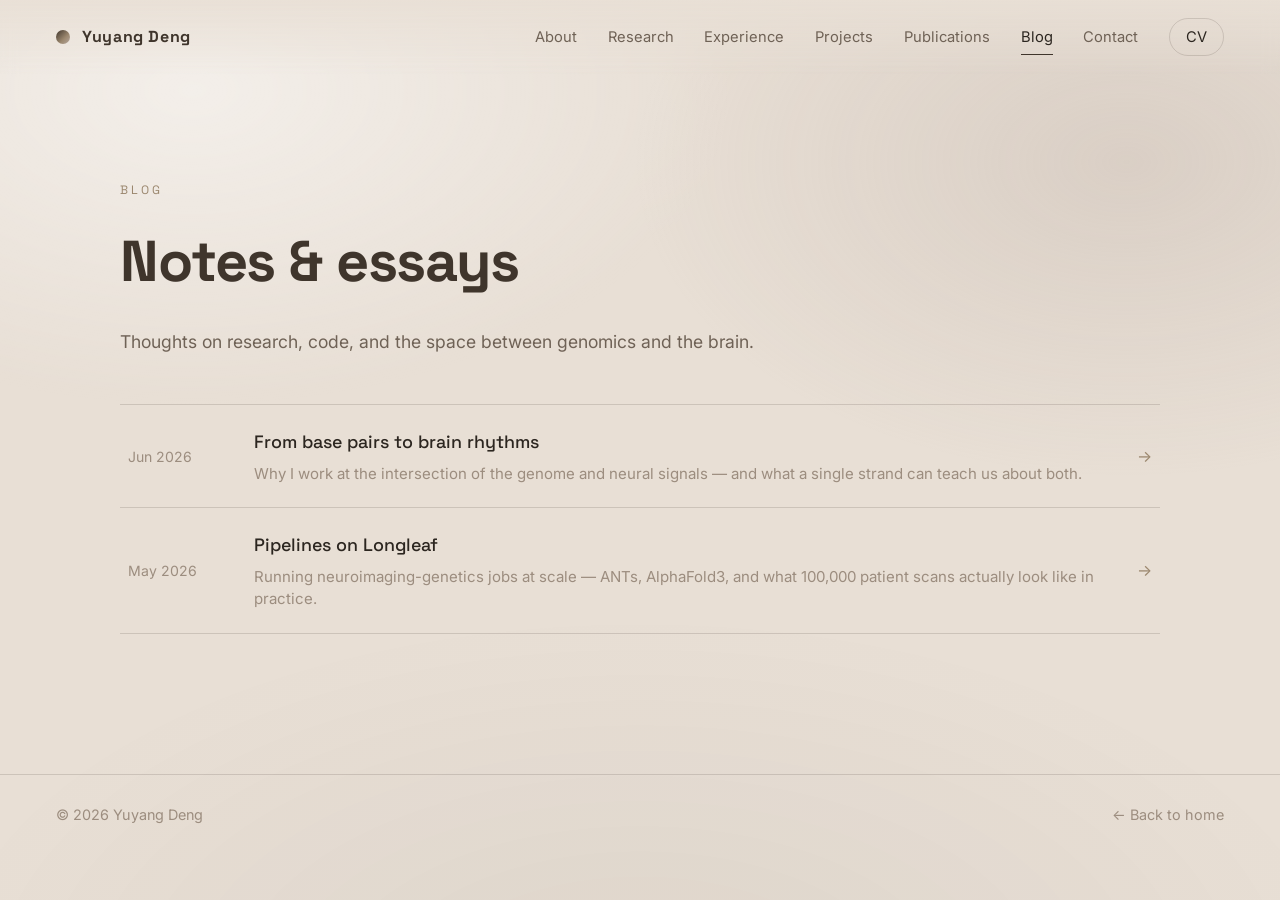
==== blog.html @ 82ea2a40 "Change- reorder" ====
<!DOCTYPE html>
<html lang="en">
  <head>
    <meta charset="UTF-8" />
    <meta name="viewport" content="width=device-width, initial-scale=1.0" />
    <title>Blog · Yuyang Deng</title>
    <meta
      name="description"
      content="Notes and essays by Yuyang Deng on genomics, neuroscience, and research."
    />
    <link rel="preconnect" href="https://fonts.googleapis.com" />
    <link rel="preconnect" href="https://fonts.gstatic.com" crossorigin />
    <link
      href="https://fonts.googleapis.com/css2?family=Space+Grotesk:wght@400;500;600;700&family=Inter:wght@400;500;600&display=swap"
      rel="stylesheet"
    />
    <link rel="stylesheet" href="styles.css" />
  </head>
  <body>
    <header class="nav">
      <a class="nav__brand" href="index.html" aria-label="Home">
        <span class="nav__mark" aria-hidden="true"></span>
        <span class="nav__initials">Yuyang Deng</span>
      </a>
      <nav class="nav__links" aria-label="Primary">
        <a href="index.html#about">About</a>
        <a href="index.html#research">Research</a>
        <a href="index.html#experience">Experience</a>
        <a href="index.html#projects">Projects</a>
        <a href="publications.html">Publications</a>
        <a href="blog.html" aria-current="page">Blog</a>
        <a href="index.html#contact">Contact</a>
        <a class="nav__cv" href="cv.pdf" target="_blank" rel="noopener">CV</a>
      </nav>
    </header>

    <main>
      <section class="page-header">
        <p class="section__kicker">Blog</p>
        <h1 class="page-header__title">Notes &amp; essays</h1>
        <p class="page-header__lede">
          Thoughts on research, code, and the space between genomics and the brain.
        </p>
      </section>

      <section class="section blog-page">
        <div class="writing__list">
          <a class="post" href="#">
            <span class="post__date">Jun 2026</span>
            <div class="post__content">
              <span class="post__title">From base pairs to brain rhythms</span>
              <span class="post__excerpt">
                Why I work at the intersection of the genome and neural signals —
                and what a single strand can teach us about both.
              </span>
            </div>
            <span class="post__arrow" aria-hidden="true">→</span>
          </a>
          <a class="post" href="#">
            <span class="post__date">May 2026</span>
            <div class="post__content">
              <span class="post__title">Pipelines on Longleaf</span>
              <span class="post__excerpt">
                Running neuroimaging-genetics jobs at scale — ANTs, AlphaFold3,
                and what 100,000 patient scans actually look like in practice.
              </span>
            </div>
            <span class="post__arrow" aria-hidden="true">→</span>
          </a>
        </div>
      </section>
    </main>

    <footer class="footer">
      <span>© <span id="year"></span> Yuyang Deng</span>
      <a class="footer__back" href="index.html">← Back to home</a>
    </footer>

    <script src="main.js"></script>
  </body>
</html>
---- styles.css ----
:root {
  /* Warm, editorial neutrals — ink on paper */
  --paper: #e8dfd5; /* page background */
  --paper-soft: #f1ebe3; /* lighter band */
  --card: #fbf8f4; /* card surface */
  --ink: #2c2620; /* primary text (near-espresso) */
  --espresso: #3f352c; /* deep brown */
  --ink-dim: #6f6256; /* secondary text */
  --ink-faint: #9c8d7f; /* tertiary / meta */
  --taupe: #b6a79e;
  --khaki: #b0a18c;

  /* The two worlds, in serious tones */
  --dna: #3f352c; /* espresso : DNA */
  --dna-2: #6b5a45; /* lighter brown */
  --wave: #9b876e; /* warm taupe : brain-wave */
  --wave-2: #b6a79e;

  --line: rgba(63, 53, 44, 0.16);
  --line-soft: rgba(63, 53, 44, 0.08);
  --radius: 16px;
  --maxw: 1120px;

  --font-display: "Space Grotesk", system-ui, sans-serif;
  --font-body: "Inter", system-ui, sans-serif;
}

* {
  box-sizing: border-box;
  margin: 0;
  padding: 0;
}

html {
  scroll-behavior: smooth;
}

body {
  background: var(--paper);
  color: var(--ink);
  font-family: var(--font-body);
  line-height: 1.65;
  -webkit-font-smoothing: antialiased;
  overflow-x: hidden;
}

/* Soft warm backdrop */
body::before {
  content: "";
  position: fixed;
  inset: 0;
  z-index: -1;
  background:
    radial-gradient(60% 50% at 15% 10%, rgba(255, 255, 255, 0.5), transparent 70%),
    radial-gradient(55% 50% at 88% 18%, rgba(182, 167, 158, 0.28), transparent 70%),
    radial-gradient(80% 60% at 50% 110%, rgba(63, 53, 44, 0.06), transparent 70%);
}

a {
  color: inherit;
  text-decoration: none;
}

/* ---------- Navigation ---------- */
.nav {
  position: fixed;
  top: 0;
  left: 0;
  right: 0;
  z-index: 50;
  display: flex;
  align-items: center;
  justify-content: space-between;
  padding: 18px clamp(20px, 5vw, 56px);
  backdrop-filter: blur(8px);
  background: linear-gradient(to bottom, rgba(232, 223, 213, 0.92), rgba(232, 223, 213, 0));
}

.nav__brand {
  display: flex;
  align-items: center;
  gap: 12px;
  font-family: var(--font-display);
  font-weight: 700;
  letter-spacing: 0.04em;
  white-space: nowrap;
  color: var(--espresso);
}

.nav__mark {
  width: 14px;
  height: 14px;
  border-radius: 50%;
  background: linear-gradient(135deg, var(--espresso), var(--wave) 60%, var(--taupe));
}

.nav__links {
  display: flex;
  align-items: center;
  gap: clamp(16px, 2.4vw, 34px);
  font-size: 0.92rem;
  color: var(--ink-dim);
}

.nav__links a {
  position: relative;
  padding: 4px 0;
  transition: color 0.25s ease;
}

.nav__links a::after {
  content: "";
  position: absolute;
  left: 0;
  bottom: -2px;
  width: 0;
  height: 1.5px;
  background: var(--espresso);
  transition: width 0.3s ease;
}

.nav__links a:hover {
  color: var(--ink);
}

.nav__links a:hover::after {
  width: 100%;
}

.nav__cv {
  padding: 6px 16px !important;
  border: 1px solid var(--line);
  border-radius: 999px;
  color: var(--ink) !important;
  transition: border-color 0.25s ease, background 0.25s ease;
}

.nav__cv::after {
  display: none;
}

.nav__cv:hover {
  border-color: var(--espresso);
  background: rgba(63, 53, 44, 0.04);
}

/* ---------- Hero ---------- */
.hero {
  position: relative;
  min-height: 100vh;
  display: flex;
  align-items: center;
  padding: 0 clamp(20px, 6vw, 80px);
  overflow: hidden;
}

.hero__canvas {
  position: absolute;
  inset: 0;
  width: 100%;
  height: 100%;
  display: block;
}

.hero__inner {
  position: relative;
  z-index: 2;
  max-width: 680px;
  padding-top: 80px;
}

.hero__eyebrow {
  font-family: var(--font-display);
  text-transform: uppercase;
  letter-spacing: 0.26em;
  font-size: 0.78rem;
  color: var(--ink-dim);
  margin-bottom: 22px;
}

.hero__title {
  font-family: var(--font-display);
  font-weight: 700;
  font-size: clamp(2.8rem, 8vw, 5.4rem);
  line-height: 1.03;
  letter-spacing: -0.02em;
  color: var(--espresso);
}

.hero__accent {
  font-style: italic;
  color: var(--ink-dim);
}

.hero__lede {
  margin-top: 26px;
  font-size: clamp(1.05rem, 2.2vw, 1.28rem);
  color: var(--ink-dim);
  max-width: 540px;
}

.hero__lede strong {
  color: var(--ink);
  font-weight: 600;
}

.hero__cta {
  margin-top: 38px;
  display: flex;
  gap: 16px;
  flex-wrap: wrap;
}

/* ---------- Buttons ---------- */
.btn {
  display: inline-flex;
  align-items: center;
  justify-content: center;
  padding: 13px 26px;
  border-radius: 999px;
  font-weight: 600;
  font-size: 0.95rem;
  transition: transform 0.2s ease, box-shadow 0.25s ease, background 0.25s ease,
    border-color 0.25s ease;
}

.btn--primary {
  color: var(--paper-soft);
  background: var(--espresso);
  box-shadow: 0 6px 20px rgba(63, 53, 44, 0.2);
}

.btn--primary:hover {
  transform: translateY(-2px);
  box-shadow: 0 12px 30px rgba(63, 53, 44, 0.28);
}

.btn--ghost {
  color: var(--ink);
  border: 1px solid var(--line);
  background: rgba(255, 255, 255, 0.35);
}

.btn--ghost:hover {
  transform: translateY(-2px);
  border-color: var(--espresso);
  background: rgba(255, 255, 255, 0.6);
}

/* ---------- Hero quote ---------- */
.hero__quote {
  position: absolute;
  left: 50%;
  bottom: 36px;
  transform: translateX(-50%);
  z-index: 2;
  font-family: var(--font-display);
  font-size: 0.92rem;
  font-style: italic;
  letter-spacing: 0.06em;
  color: var(--ink-faint);
  white-space: nowrap;
}

/* ---------- Sections ---------- */
.section {
  max-width: var(--maxw);
  margin: 0 auto;
  padding: clamp(72px, 11vw, 140px) clamp(20px, 6vw, 40px);
}

.section__kicker {
  font-family: var(--font-display);
  text-transform: uppercase;
  letter-spacing: 0.26em;
  font-size: 0.76rem;
  color: var(--wave);
  margin-bottom: 14px;
}

.section__title {
  font-family: var(--font-display);
  font-weight: 600;
  font-size: clamp(1.9rem, 4.5vw, 2.9rem);
  letter-spacing: -0.02em;
  margin-bottom: 40px;
  color: var(--espresso);
}

/* About */
.about__grid {
  display: grid;
  grid-template-columns: 1fr 1fr;
  gap: clamp(24px, 5vw, 60px);
}

.about__lead {
  font-size: clamp(1.15rem, 2.4vw, 1.45rem);
  color: var(--ink);
  font-weight: 500;
}

.about__body {
  color: var(--ink-dim);
  font-size: 1.05rem;
}

/* Research cards */
.research__grid {
  display: grid;
  grid-template-columns: 1fr 1fr;
  gap: 26px;
}

.card {
  position: relative;
  border-radius: var(--radius);
  overflow: hidden;
  background: var(--card);
  border: 1px solid var(--line);
  min-height: 360px;
  display: flex;
  flex-direction: column;
  justify-content: flex-end;
  transition: transform 0.3s ease, border-color 0.3s ease, box-shadow 0.3s ease;
}

.card:hover {
  transform: translateY(-6px);
  box-shadow: 0 22px 50px rgba(63, 53, 44, 0.16);
}

.card--dna:hover { border-color: var(--espresso); }
.card--wave:hover { border-color: var(--wave); }

.card__canvas {
  position: absolute;
  inset: 0;
  width: 100%;
  height: 100%;
}

.card__body {
  position: relative;
  z-index: 2;
  padding: 28px;
  background: linear-gradient(to top, var(--card) 32%, rgba(251, 248, 244, 0.85) 60%, transparent);
}

.card__tag {
  font-family: var(--font-display);
  font-size: 0.72rem;
  text-transform: uppercase;
  letter-spacing: 0.2em;
  color: var(--ink-faint);
}

.card--dna .card__tag { color: var(--espresso); }
.card--wave .card__tag { color: var(--wave); }

.card__title {
  font-family: var(--font-display);
  font-weight: 600;
  font-size: 1.5rem;
  margin: 8px 0 10px;
  color: var(--espresso);
}

.card__text {
  color: var(--ink-dim);
  font-size: 1rem;
  max-width: 44ch;
}

/* Experience / list */
.pub__list {
  list-style: none;
  border-top: 1px solid var(--line);
}

.pub {
  display: grid;
  grid-template-columns: 88px 1fr;
  gap: 20px;
  padding: 26px 0;
  border-bottom: 1px solid var(--line);
}

.pub__year {
  font-family: var(--font-display);
  font-size: 1.1rem;
  color: var(--wave);
}

.pub__title {
  display: block;
  font-family: var(--font-display);
  font-weight: 600;
  font-size: 1.18rem;
  color: var(--espresso);
  transition: color 0.2s ease;
}

a.pub__title:hover {
  color: var(--dna-2);
}

.pub__authors {
  color: var(--ink-dim);
  margin-top: 6px;
  font-size: 0.96rem;
}

.pub__authors strong {
  color: var(--ink);
}

.pub__venue {
  color: var(--ink-faint);
  font-size: 0.92rem;
  margin-top: 4px;
}

.pub__links {
  margin-top: 10px;
  font-size: 0.88rem;
}

.pub__links a {
  color: var(--wave);
  transition: color 0.2s ease;
}

.pub__links a:hover {
  color: var(--espresso);
}

.pub__links span {
  margin: 0 6px;
  color: var(--ink-faint);
}

/* Standalone page header */
.page-header {
  max-width: var(--maxw);
  margin: 0 auto;
  padding: clamp(120px, 16vw, 180px) clamp(20px, 6vw, 40px) 0;
}

.page-header__title {
  font-family: var(--font-display);
  font-weight: 700;
  font-size: clamp(2.4rem, 6vw, 3.6rem);
  letter-spacing: -0.02em;
  color: var(--espresso);
  margin-bottom: 18px;
}

.page-header__lede {
  color: var(--ink-dim);
  font-size: 1.1rem;
  max-width: 58ch;
  line-height: 1.65;
}

.publications-page,
.blog-page {
  padding-top: 48px;
}

.section__more {
  display: inline-block;
  margin-top: 28px;
  font-family: var(--font-display);
  font-weight: 500;
  font-size: 1rem;
  color: var(--wave);
  transition: color 0.2s ease, transform 0.2s ease;
}

.section__more:hover {
  color: var(--espresso);
  transform: translateX(4px);
}

.footer__back {
  color: var(--ink-faint);
  transition: color 0.2s ease;
}

.footer__back:hover {
  color: var(--espresso);
}

.nav__links a[aria-current="page"] {
  color: var(--ink);
}

.nav__links a[aria-current="page"]::after {
  width: 100%;
}

/* Projects */
.projects__grid {
  display: grid;
  grid-template-columns: repeat(3, 1fr);
  gap: 20px;
}

.project {
  display: flex;
  flex-direction: column;
  padding: 26px;
  border-radius: var(--radius);
  background: var(--card);
  border: 1px solid var(--line);
  transition: transform 0.25s ease, border-color 0.25s ease, box-shadow 0.25s ease;
}

.project:hover {
  transform: translateY(-5px);
  border-color: var(--espresso);
  box-shadow: 0 16px 38px rgba(63, 53, 44, 0.14);
}

.project__dot {
  width: 11px;
  height: 11px;
  border-radius: 50%;
  margin-bottom: 18px;
}

.project__dot[data-world="dna"] { background: var(--espresso); }
.project__dot[data-world="wave"] { background: var(--wave); }
.project__dot[data-world="both"] {
  background: linear-gradient(90deg, var(--espresso), var(--wave));
}

.project__title {
  font-family: var(--font-display);
  font-weight: 600;
  font-size: 1.22rem;
  margin-bottom: 8px;
  color: var(--espresso);
}

.project__text {
  color: var(--ink-dim);
  font-size: 0.98rem;
  flex: 1;
}

.project__meta {
  margin-top: 18px;
  font-size: 0.8rem;
  color: var(--ink-faint);
  letter-spacing: 0.04em;
}

/* Blog */
.blog__intro {
  color: var(--ink-dim);
  font-size: 1.08rem;
  max-width: 52ch;
  margin: -20px 0 36px;
}

.post__content {
  display: flex;
  flex-direction: column;
  gap: 6px;
}

.post__excerpt {
  color: var(--ink-faint);
  font-size: 0.94rem;
  line-height: 1.5;
}

/* Awards / static rows */
.writing__list {
  display: flex;
  flex-direction: column;
  border-top: 1px solid var(--line);
}

.post {
  display: grid;
  grid-template-columns: 110px 1fr 30px;
  align-items: center;
  gap: 16px;
  padding: 22px 8px;
  border-bottom: 1px solid var(--line);
  transition: padding 0.25s ease, background 0.25s ease;
}

.post:hover {
  padding-left: 18px;
  background: rgba(255, 255, 255, 0.4);
}

.post__date {
  color: var(--ink-faint);
  font-size: 0.88rem;
}

.post__title {
  font-family: var(--font-display);
  font-weight: 500;
  font-size: 1.12rem;
  color: var(--ink);
}

.post__arrow {
  color: var(--wave);
  text-align: right;
  transition: transform 0.25s ease;
}

.post:hover .post__arrow {
  transform: translateX(6px);
}

.post--static {
  grid-template-columns: 130px 1fr;
  cursor: default;
}

.post--static:hover {
  padding-left: 8px;
  background: transparent;
}

/* Contact */
.contact {
  text-align: center;
}

.contact__text {
  color: var(--ink-dim);
  font-size: 1.15rem;
  max-width: 560px;
  margin: 0 auto 34px;
}

.contact__links {
  display: flex;
  gap: 16px;
  justify-content: center;
  flex-wrap: wrap;
}

/* Footer */
.footer {
  border-top: 1px solid var(--line);
  padding: 28px clamp(20px, 6vw, 56px);
  display: flex;
  justify-content: space-between;
  align-items: center;
  flex-wrap: wrap;
  gap: 10px;
  color: var(--ink-faint);
  font-size: 0.9rem;
}

/* ---------- Responsive ---------- */
@media (max-width: 760px) {
  .nav {
    flex-wrap: wrap;
    gap: 10px 0;
    padding-top: 14px;
    padding-bottom: 14px;
  }
  .nav__links {
    width: 100%;
    flex-wrap: wrap;
    gap: 14px 16px;
    font-size: 0.85rem;
  }
  .about__grid,
  .research__grid,
  .projects__grid {
    grid-template-columns: 1fr;
  }
  .pub {
    grid-template-columns: 1fr;
    gap: 6px;
  }
  .post {
    grid-template-columns: 80px 1fr 20px;
    gap: 10px;
    align-items: start;
  }
  .post__excerpt {
    font-size: 0.88rem;
  }
  .hero__inner { padding-top: 150px; }
}

@media (prefers-reduced-motion: reduce) {
  html { scroll-behavior: auto; }
}
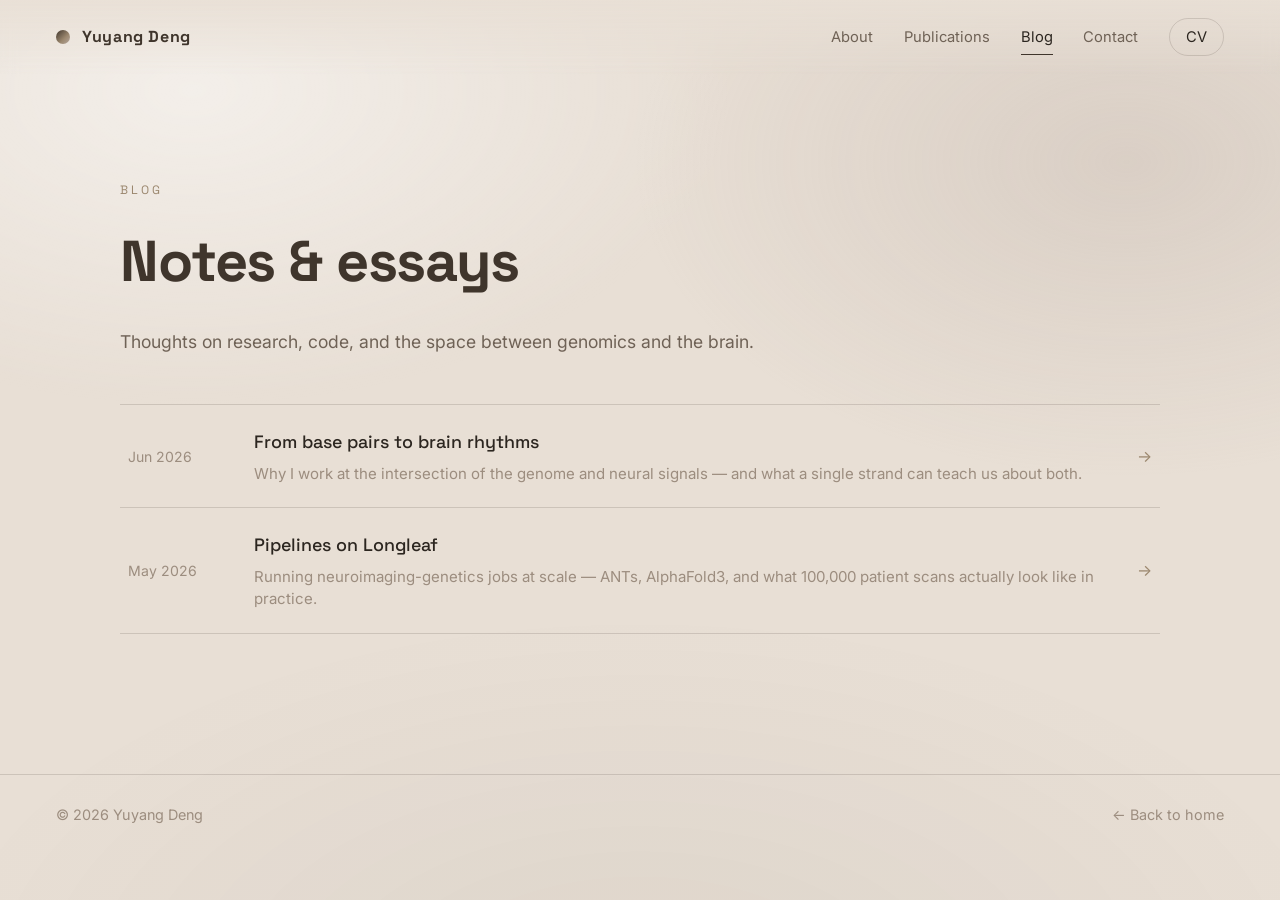
==== commit 8a784b63: "Update- structure reshape" ====
--- a/blog.html
+++ b/blog.html
@@ -24,9 +24,6 @@
       </a>
       <nav class="nav__links" aria-label="Primary">
         <a href="index.html#about">About</a>
-        <a href="index.html#research">Research</a>
-        <a href="index.html#experience">Experience</a>
-        <a href="index.html#projects">Projects</a>
         <a href="publications.html">Publications</a>
         <a href="blog.html" aria-current="page">Blog</a>
         <a href="index.html#contact">Contact</a>
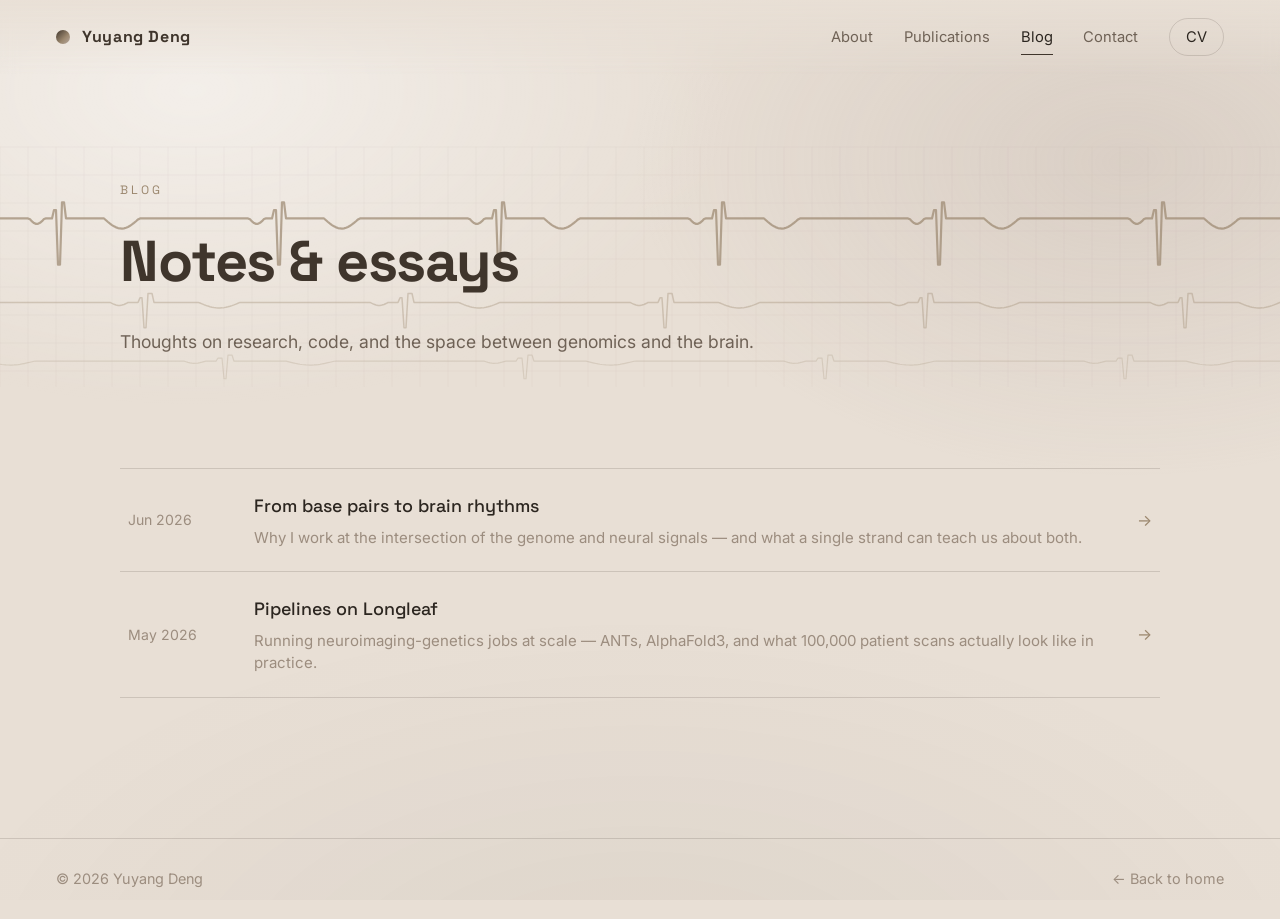
==== commit 34892974: "Update- visuals for other pages" ====
--- a/blog.html
+++ b/blog.html
@@ -32,12 +32,15 @@
     </header>
 
     <main>
-      <section class="page-header">
-        <p class="section__kicker">Blog</p>
-        <h1 class="page-header__title">Notes &amp; essays</h1>
-        <p class="page-header__lede">
-          Thoughts on research, code, and the space between genomics and the brain.
-        </p>
+      <section class="page-header page-header--art">
+        <canvas class="page-header__canvas" id="pageEcgCanvas" aria-hidden="true"></canvas>
+        <div class="page-header__inner">
+          <p class="section__kicker">Blog</p>
+          <h1 class="page-header__title">Notes &amp; essays</h1>
+          <p class="page-header__lede">
+            Thoughts on research, code, and the space between genomics and the brain.
+          </p>
+        </div>
       </section>
 
       <section class="section blog-page">
--- a/styles.css
+++ b/styles.css
@@ -445,6 +445,31 @@
   max-width: var(--maxw);
   margin: 0 auto;
   padding: clamp(120px, 16vw, 180px) clamp(20px, 6vw, 40px) 0;
+}
+
+.page-header--art {
+  position: relative;
+  max-width: none;
+  overflow: hidden;
+  min-height: clamp(280px, 42vw, 420px);
+  padding: 0;
+}
+
+.page-header__canvas {
+  position: absolute;
+  inset: 0;
+  width: 100%;
+  height: 100%;
+  display: block;
+  pointer-events: none;
+}
+
+.page-header__inner {
+  position: relative;
+  z-index: 2;
+  max-width: var(--maxw);
+  margin: 0 auto;
+  padding: clamp(120px, 16vw, 180px) clamp(20px, 6vw, 40px) clamp(32px, 5vw, 48px);
 }
 
 .page-header__title {
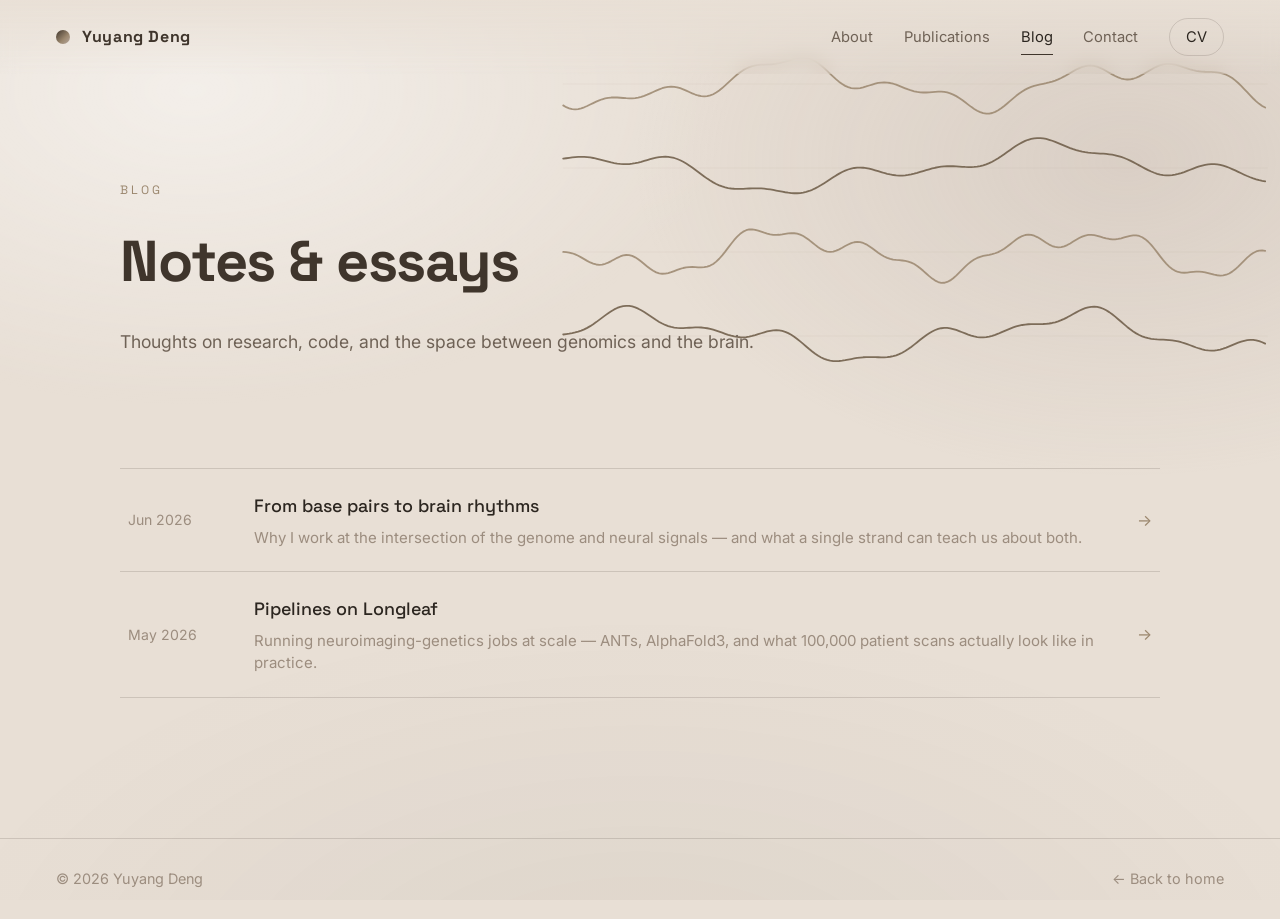
==== commit e300b66b: "Update- visuals" ====
--- a/blog.html
+++ b/blog.html
@@ -33,7 +33,7 @@
 
     <main>
       <section class="page-header page-header--art">
-        <canvas class="page-header__canvas" id="pageEcgCanvas" aria-hidden="true"></canvas>
+        <canvas class="page-header__canvas" id="pageEegCanvas" aria-hidden="true"></canvas>
         <div class="page-header__inner">
           <p class="section__kicker">Blog</p>
           <h1 class="page-header__title">Notes &amp; essays</h1>
